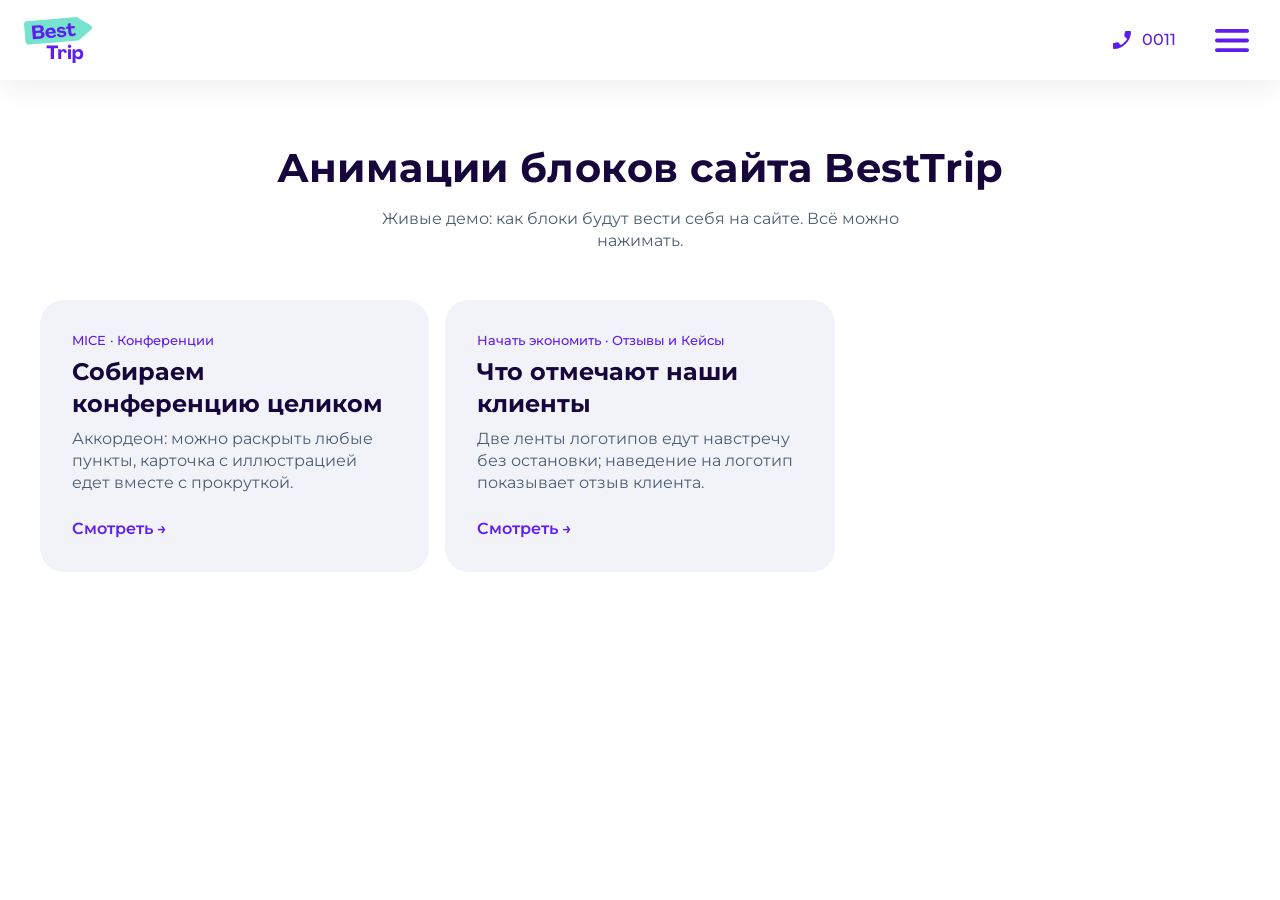
==== index.html @ 36c74193 "Keep the logo marquee moving on hover Co-Authored-By: Claude Opus 5.5 <noreply@anthropic.com>" ====
<!doctype html>
<html lang="ru">
<head>
<meta charset="utf-8">
<meta name="viewport" content="width=device-width, initial-scale=1">
<title>BestTrip — анимации блоков</title>
<link rel="preconnect" href="https://fonts.googleapis.com">
<link rel="preconnect" href="https://fonts.gstatic.com" crossorigin>
<link href="https://fonts.googleapis.com/css2?family=Montserrat:wght@400;500;600;700&display=swap" rel="stylesheet">
<style>
  :root {
    --white: #ffffff;
    --ink: #17063c;
    --secondary-text: #4b5d73;
    --section-grey: #f1f3f9;
    --indigo: #601df1;
    --purple-light-10: #efe8fe;
    --fast: 150ms;
    --ease-state: ease-in-out;
  }
  * { box-sizing: border-box; }
  html, body { margin: 0; }
  body {
    background: var(--white);
    color: var(--ink);
    font-family: 'Montserrat', Arial, sans-serif;
    font-size: 16px;
    line-height: 22px;
    -webkit-font-smoothing: antialiased;
  }
  main { max-width: 1232px; margin: 0 auto; padding: 64px 16px; }
  h1 { margin: 0 0 16px; text-align: center; font-size: 40px; line-height: 48px; font-weight: 700; letter-spacing: 0.4px; }
  .lead { max-width: 592px; margin: 0 auto 48px; text-align: center; color: var(--secondary-text); }
  .grid { display: grid; grid-template-columns: repeat(3, minmax(0, 1fr)); gap: 16px; margin: 0; padding: 0; list-style: none; }
  .card {
    display: flex;
    height: 100%;
    flex-direction: column;
    gap: 8px;
    border-radius: 24px;
    padding: 32px;
    background: var(--section-grey);
    color: inherit;
    text-decoration: none;
    transition: background-color var(--fast) var(--ease-state);
  }
  .card:hover { background: var(--purple-light-10); }
  .card:focus-visible { outline: 2px solid var(--indigo); outline-offset: 2px; }
  .card__tag { color: var(--indigo); font-size: 13px; line-height: 16px; font-weight: 500; }
  .card__title { margin: 0; font-size: 24px; line-height: 32px; font-weight: 700; }
  .card__text { margin: 0; color: var(--secondary-text); }
  .card__more { margin-top: auto; padding-top: 16px; color: var(--indigo); font-weight: 600; }
  @media (max-width: 1023px) {
    h1 { font-size: 32px; line-height: 40px; letter-spacing: 0.32px; }
    .grid { grid-template-columns: repeat(2, minmax(0, 1fr)); }
  }
  @media (max-width: 599px) {
    main { padding: 32px 16px; }
    h1 { font-size: 28px; line-height: 36px; letter-spacing: 0; }
    .grid { grid-template-columns: 1fr; }
    .card { padding: 24px; }
  }
</style>
<script src="assets/header.js" defer></script>
</head>
<body>
<main>
  <h1>Анимации блоков сайта BestTrip</h1>
  <p class="lead">Живые демо: как блоки будут вести себя на сайте. Всё можно нажимать.</p>
  <ul class="grid">
    <li>
      <a class="card" href="conference-accordion/">
        <span class="card__tag">MICE · Конференции</span>
        <h2 class="card__title">Собираем конференцию целиком</h2>
        <p class="card__text">Аккордеон: можно раскрыть любые пункты, карточка с иллюстрацией едет вместе с прокруткой.</p>
        <span class="card__more">Смотреть →</span>
      </a>
    </li>
    <li>
      <a class="card" href="client-reviews/">
        <span class="card__tag">Начать экономить · Отзывы и Кейсы</span>
        <h2 class="card__title">Что отмечают наши клиенты</h2>
        <p class="card__text">Две ленты логотипов едут навстречу без остановки; наведение на логотип показывает отзыв клиента.</p>
        <span class="card__more">Смотреть →</span>
      </a>
    </li>
  </ul>
</main>
</body>
</html>
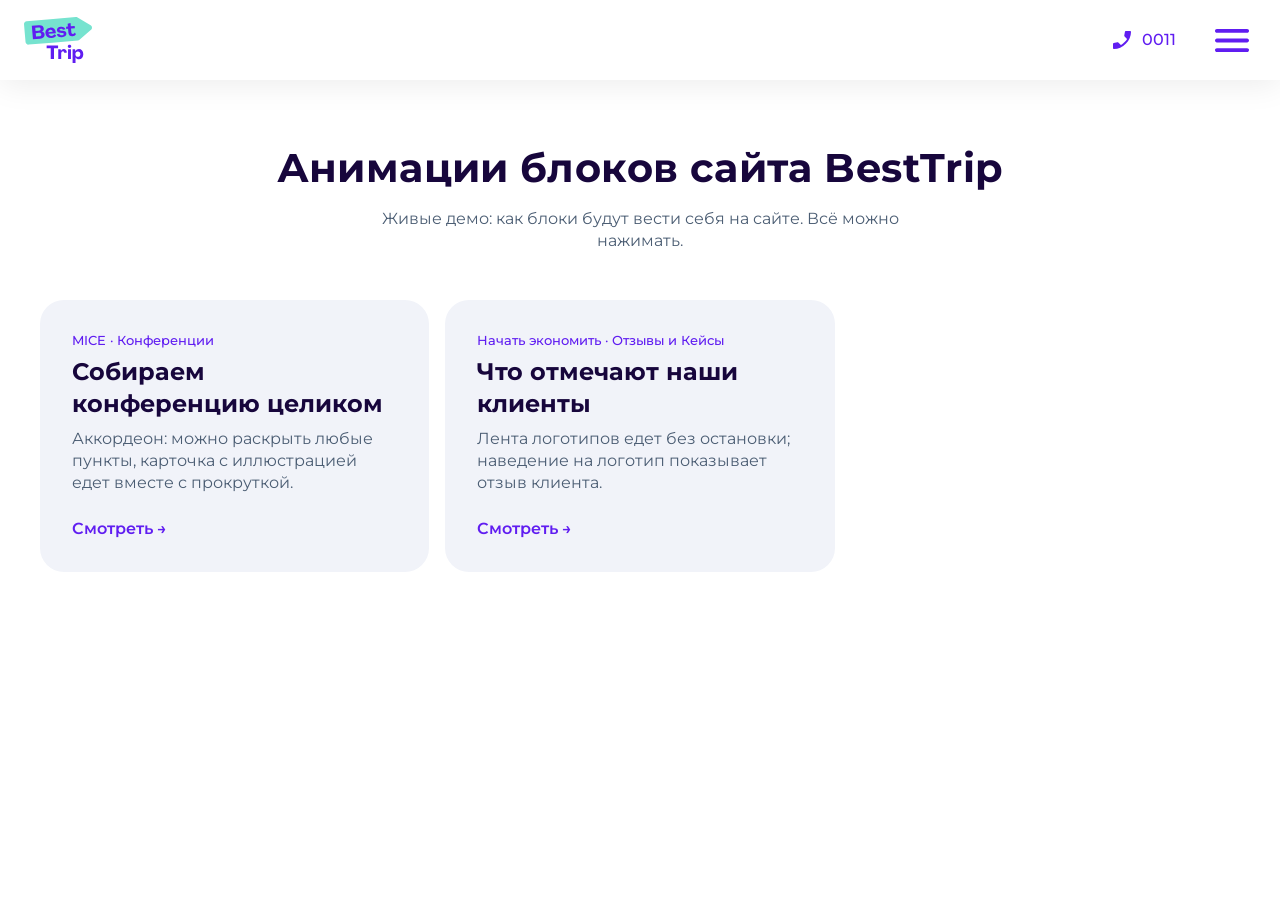
==== commit b5a1a11d: "Reviews demo: single logo row Co-Authored-By: Claude Opus 5.5 <noreply@anthropic.com>" ====
--- a/index.html
+++ b/index.html
@@ -80,7 +80,7 @@
       <a class="card" href="client-reviews/">
         <span class="card__tag">Начать экономить · Отзывы и Кейсы</span>
         <h2 class="card__title">Что отмечают наши клиенты</h2>
-        <p class="card__text">Две ленты логотипов едут навстречу без остановки; наведение на логотип показывает отзыв клиента.</p>
+        <p class="card__text">Лента логотипов едет без остановки; наведение на логотип показывает отзыв клиента.</p>
         <span class="card__more">Смотреть →</span>
       </a>
     </li>
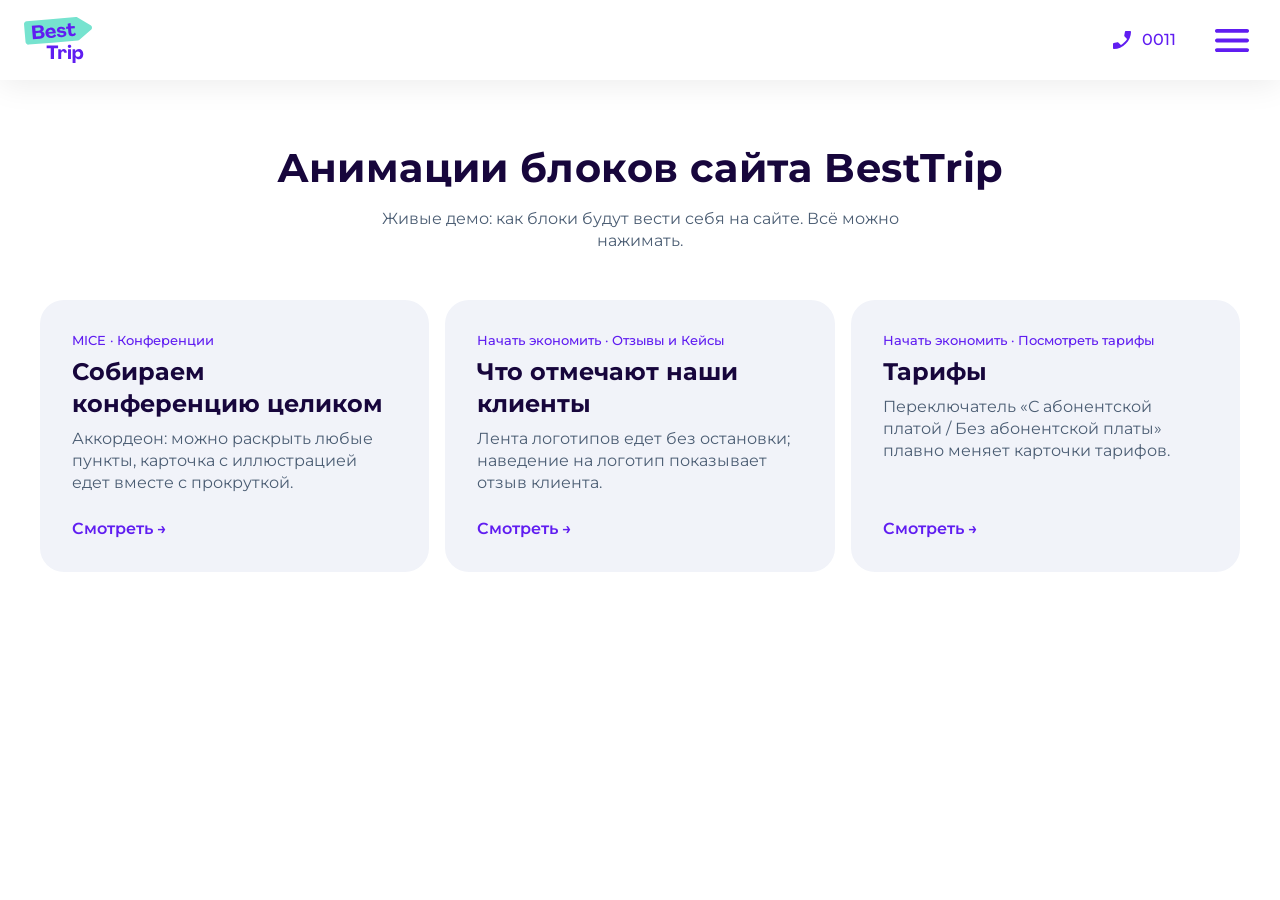
==== commit 529cb75b: "Add pricing demo with plan switcher; fix header flash on mobile load Co-Authored-By: Claude Opus 5.5" ====
--- a/index.html
+++ b/index.html
@@ -84,6 +84,14 @@
         <span class="card__more">Смотреть →</span>
       </a>
     </li>
+    <li>
+      <a class="card" href="pricing/">
+        <span class="card__tag">Начать экономить · Посмотреть тарифы</span>
+        <h2 class="card__title">Тарифы</h2>
+        <p class="card__text">Переключатель «С абонентской платой / Без абонентской платы» плавно меняет карточки тарифов.</p>
+        <span class="card__more">Смотреть →</span>
+      </a>
+    </li>
   </ul>
 </main>
 </body>
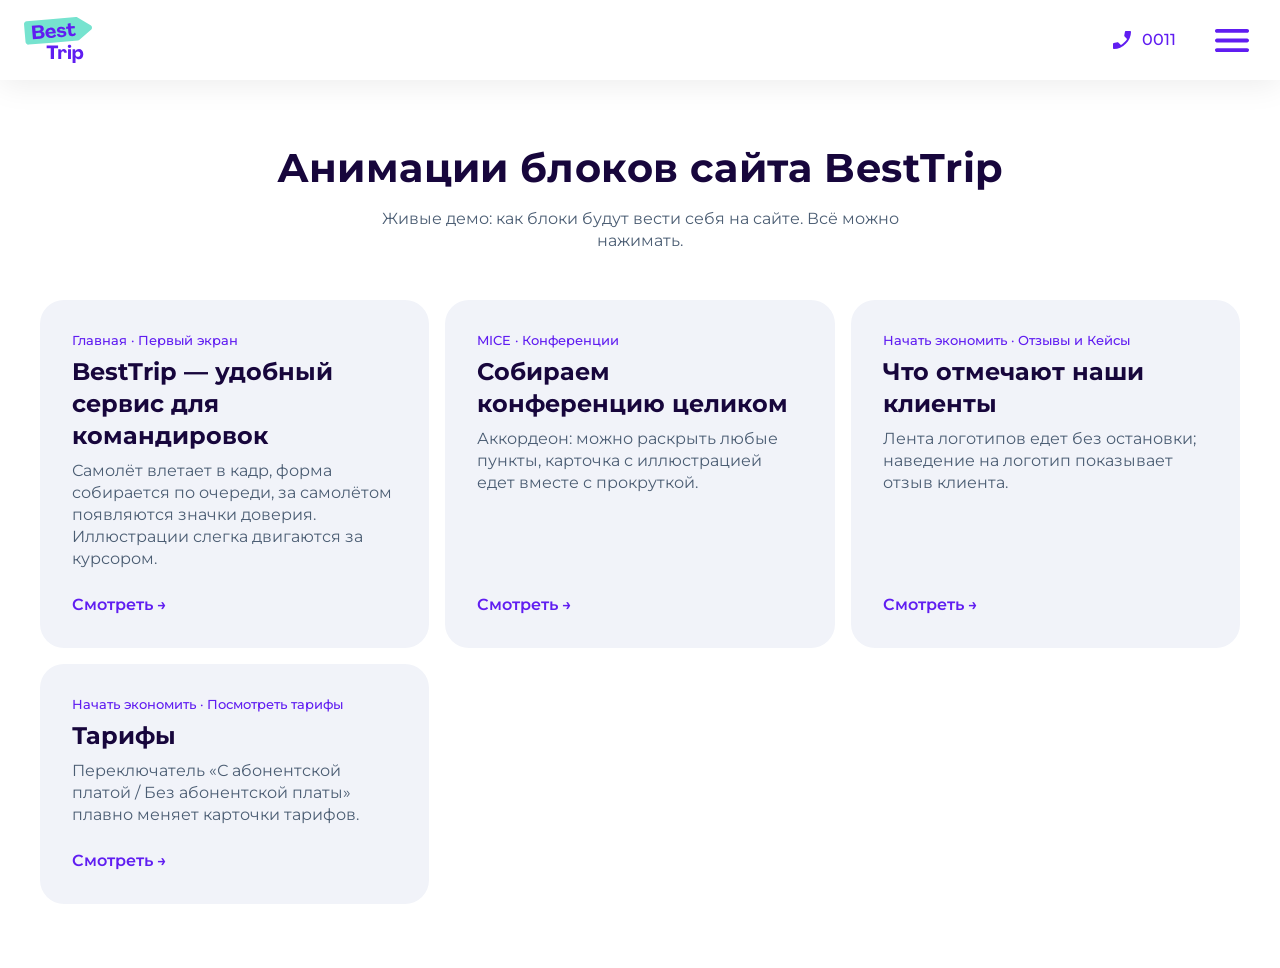
==== commit f69f0284: "Add home hero demo: plane fly-in, staged form, trust badges Co-Authored-By: Claude Opus 5.5 <noreply" ====
--- a/index.html
+++ b/index.html
@@ -69,6 +69,14 @@
   <p class="lead">Живые демо: как блоки будут вести себя на сайте. Всё можно нажимать.</p>
   <ul class="grid">
     <li>
+      <a class="card" href="home-hero/">
+        <span class="card__tag">Главная · Первый экран</span>
+        <h2 class="card__title">BestTrip — удобный сервис для командировок</h2>
+        <p class="card__text">Самолёт влетает в кадр, форма собирается по очереди, за самолётом появляются значки доверия. Иллюстрации слегка двигаются за курсором.</p>
+        <span class="card__more">Смотреть →</span>
+      </a>
+    </li>
+    <li>
       <a class="card" href="conference-accordion/">
         <span class="card__tag">MICE · Конференции</span>
         <h2 class="card__title">Собираем конференцию целиком</h2>
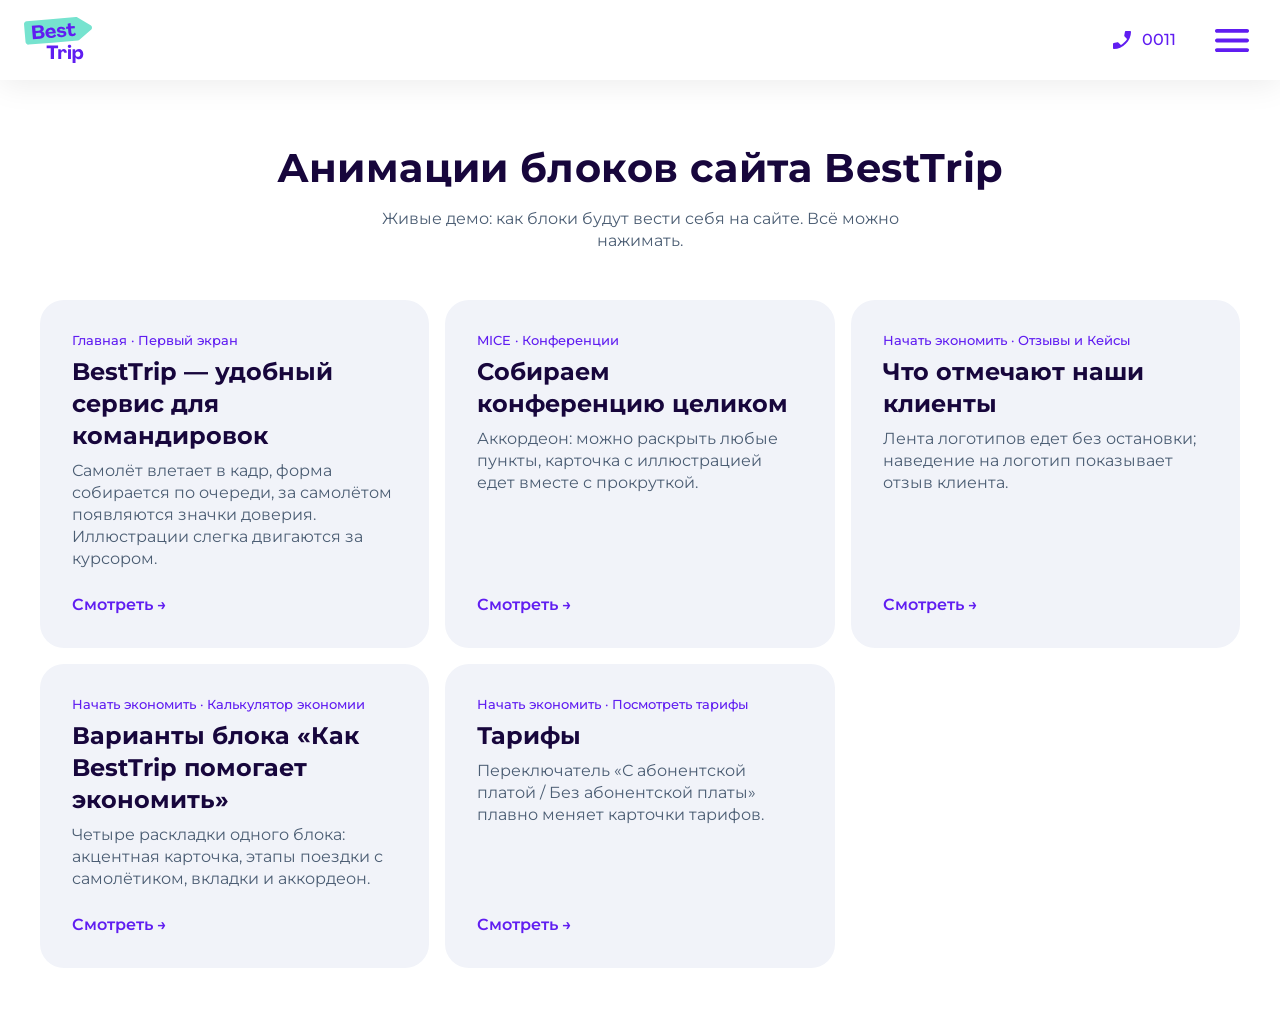
==== commit dc01f45a: "Add savings block layout variants page for team review Co-Authored-By: Claude Opus 5.5 <noreply@anth" ====
--- a/index.html
+++ b/index.html
@@ -3,6 +3,7 @@
 <head>
 <meta charset="utf-8">
 <meta name="viewport" content="width=device-width, initial-scale=1">
+<link rel="icon" type="image/svg+xml" href="favicon.svg">
 <title>BestTrip — анимации блоков</title>
 <link rel="preconnect" href="https://fonts.googleapis.com">
 <link rel="preconnect" href="https://fonts.gstatic.com" crossorigin>
@@ -93,6 +94,14 @@
       </a>
     </li>
     <li>
+      <a class="card" href="savings-help-variants/">
+        <span class="card__tag">Начать экономить · Калькулятор экономии</span>
+        <h2 class="card__title">Варианты блока «Как BestTrip помогает экономить»</h2>
+        <p class="card__text">Четыре раскладки одного блока: акцентная карточка, этапы поездки с самолётиком, вкладки и аккордеон.</p>
+        <span class="card__more">Смотреть →</span>
+      </a>
+    </li>
+    <li>
       <a class="card" href="pricing/">
         <span class="card__tag">Начать экономить · Посмотреть тарифы</span>
         <h2 class="card__title">Тарифы</h2>
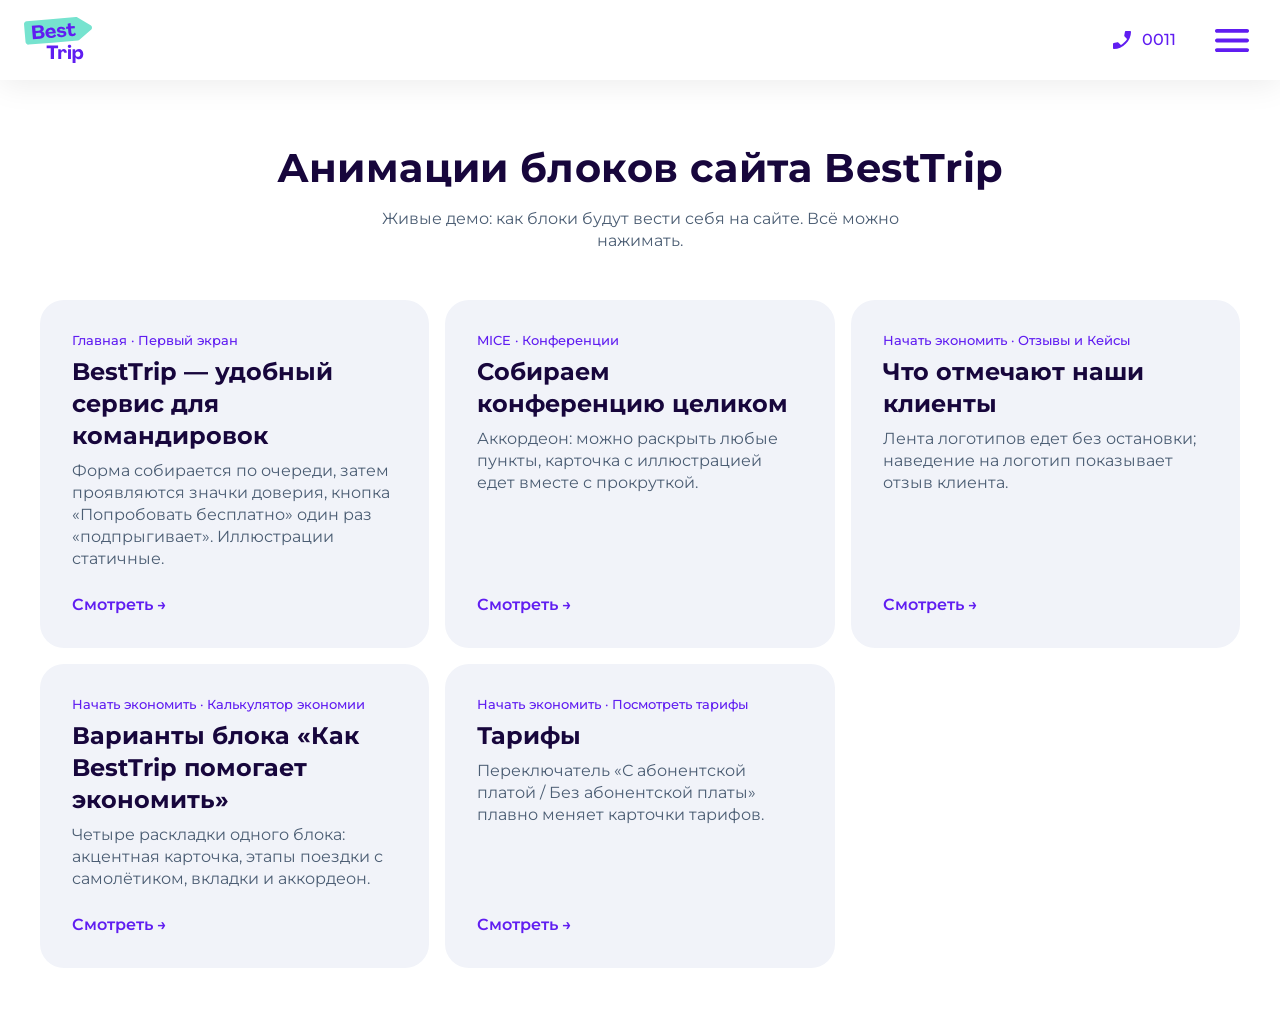
==== commit 2b4a774d: "Home hero demo: make background illustrations static Co-Authored-By: Claude Opus 5.5 <noreply@anthro" ====
--- a/index.html
+++ b/index.html
@@ -73,7 +73,7 @@
       <a class="card" href="home-hero/">
         <span class="card__tag">Главная · Первый экран</span>
         <h2 class="card__title">BestTrip — удобный сервис для командировок</h2>
-        <p class="card__text">Самолёт влетает в кадр, форма собирается по очереди, за самолётом появляются значки доверия. Иллюстрации слегка двигаются за курсором.</p>
+        <p class="card__text">Форма собирается по очереди, затем проявляются значки доверия, кнопка «Попробовать бесплатно» один раз «подпрыгивает». Иллюстрации статичные.</p>
         <span class="card__more">Смотреть →</span>
       </a>
     </li>
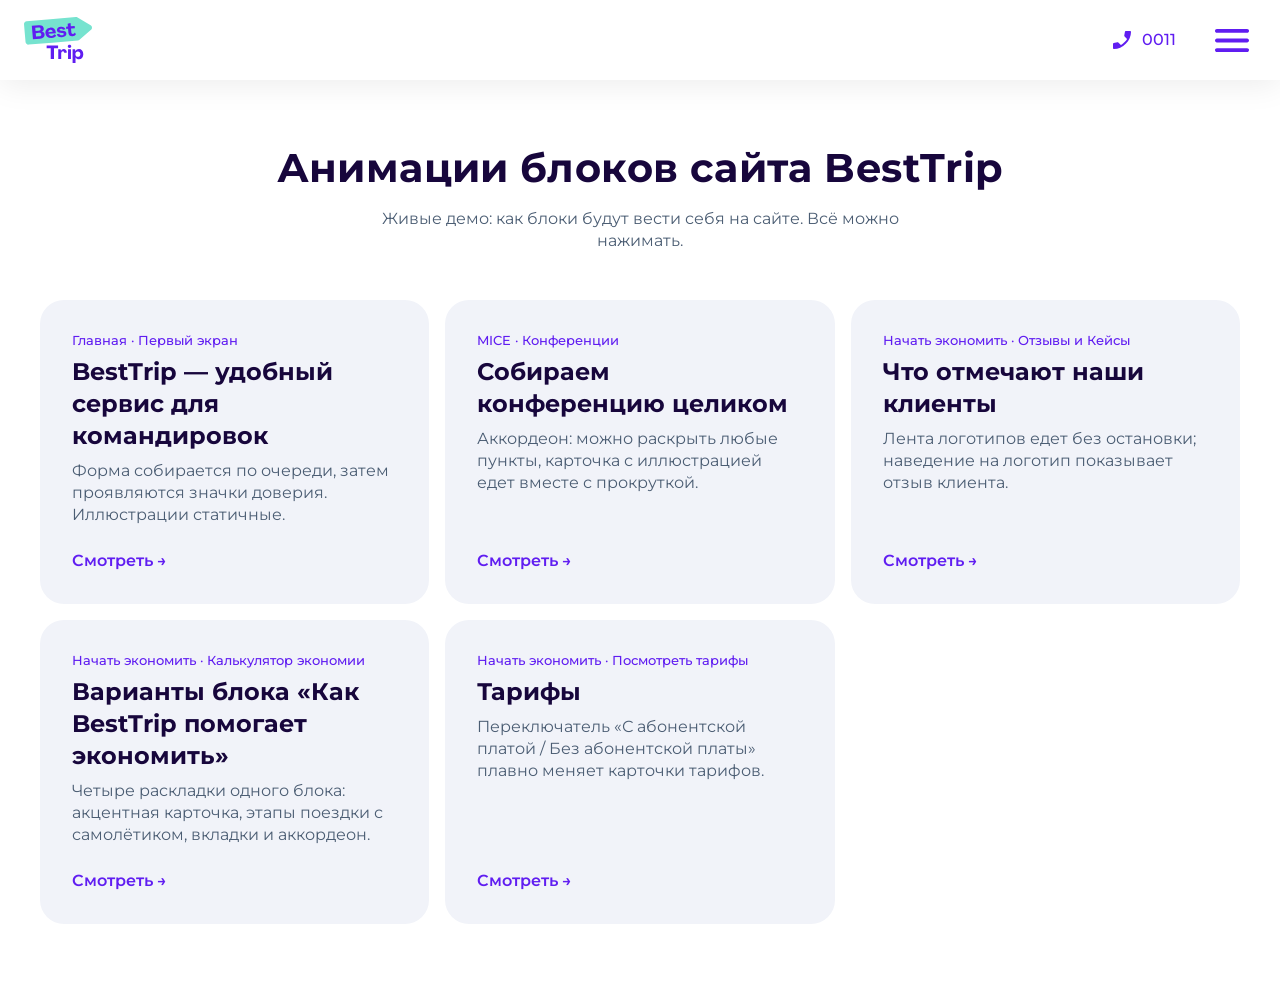
==== commit a66432eb: "Home hero demo: remove primary button bump Co-Authored-By: Claude Opus 5.5 <noreply@anthropic.com>" ====
--- a/index.html
+++ b/index.html
@@ -73,7 +73,7 @@
       <a class="card" href="home-hero/">
         <span class="card__tag">Главная · Первый экран</span>
         <h2 class="card__title">BestTrip — удобный сервис для командировок</h2>
-        <p class="card__text">Форма собирается по очереди, затем проявляются значки доверия, кнопка «Попробовать бесплатно» один раз «подпрыгивает». Иллюстрации статичные.</p>
+        <p class="card__text">Форма собирается по очереди, затем проявляются значки доверия. Иллюстрации статичные.</p>
         <span class="card__more">Смотреть →</span>
       </a>
     </li>
